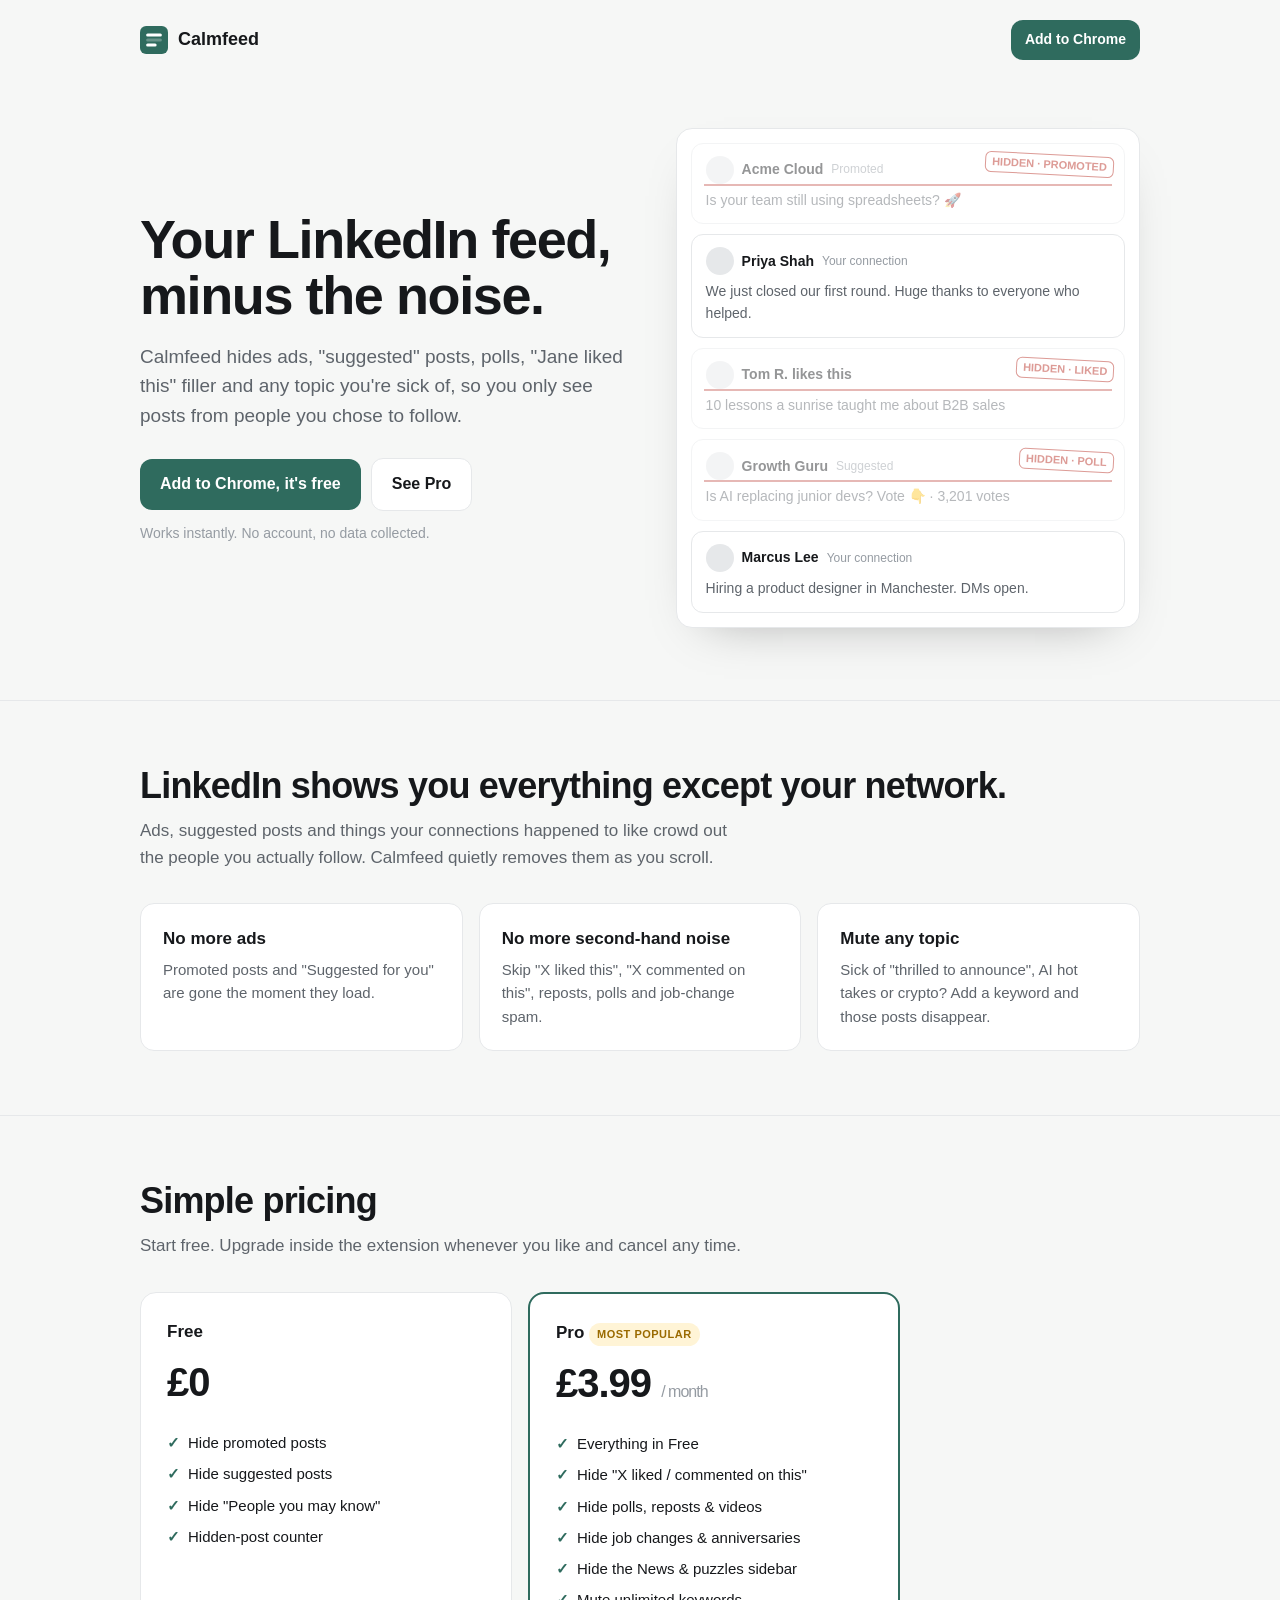
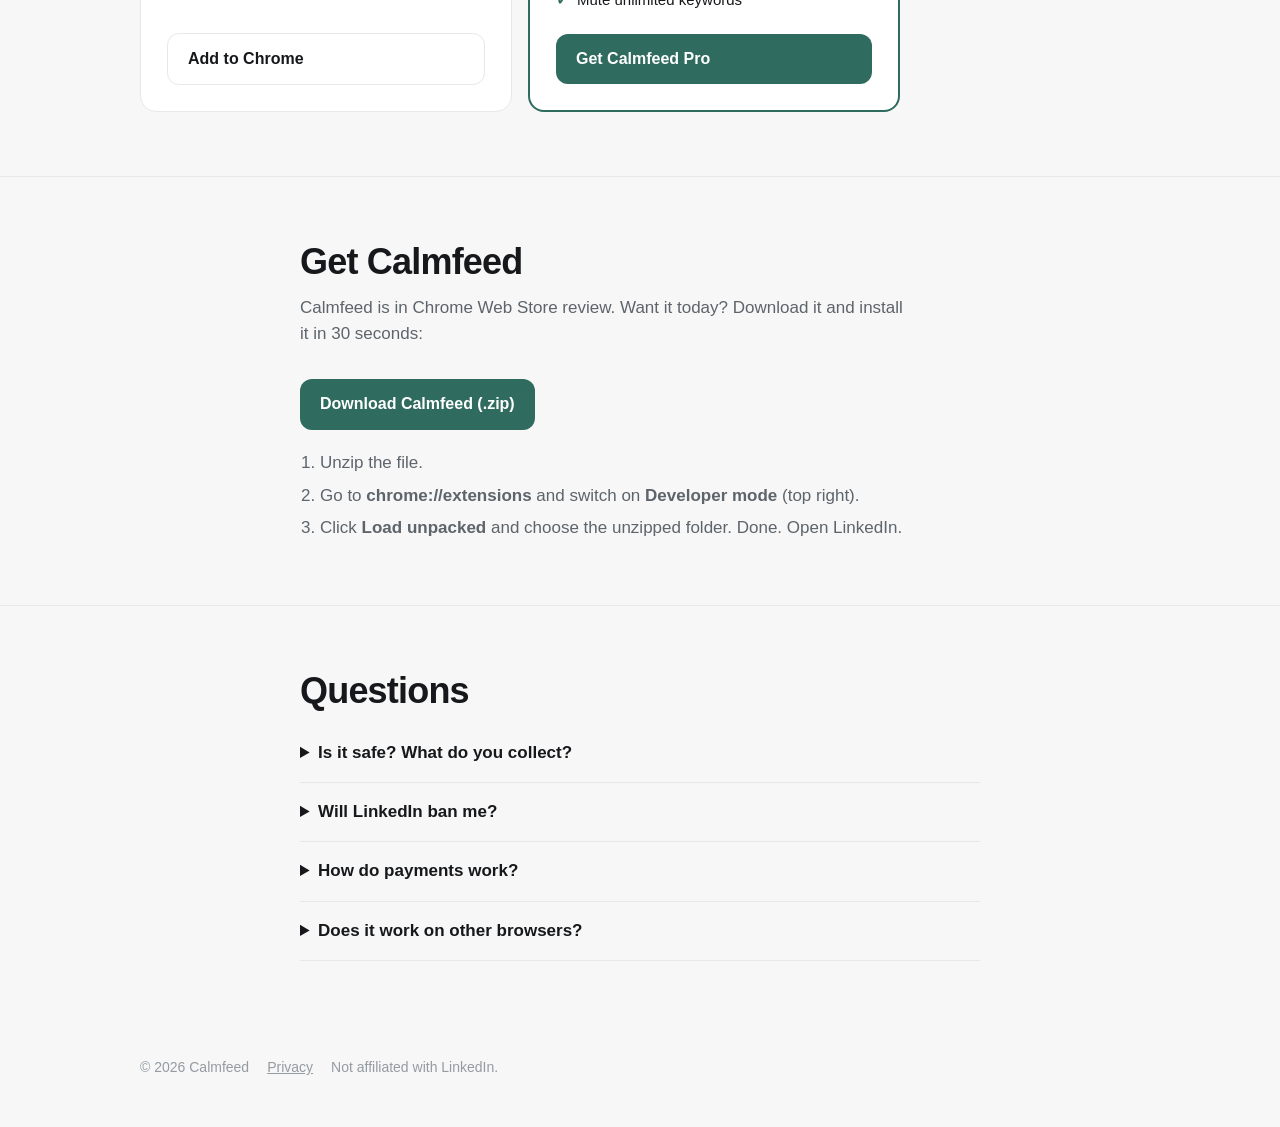
==== calmfeed/site/index.html @ 08ae949e "Add Calmfeed: paid Chrome extension that cleans the LinkedIn feed Extension (MV3) hides promoted/sug" ====
<!DOCTYPE html>
<html lang="en">
<head>
<meta charset="UTF-8">
<meta name="viewport" content="width=device-width, initial-scale=1">
<title>Calmfeed – a clean LinkedIn feed</title>
<meta name="description" content="Chrome extension that hides promoted posts, suggested posts, polls, 'X liked this' noise and any keyword you choose from your LinkedIn feed.">
<meta property="og:title" content="Calmfeed – a clean LinkedIn feed">
<meta property="og:description" content="Hide ads, suggested posts, polls and 'X liked this' noise from LinkedIn. Only posts from people you follow.">
<link rel="icon" href="icon.svg" type="image/svg+xml">
<style>
:root{--bg:#F6F7F6;--card:#fff;--line:#E6E8EA;--ink:#16181B;--ink2:#5E646B;--ink3:#959BA2;--acc:#2F6B5E;--acc-soft:#E8F1EE;--red:#B42318;--gold:#9A6A00;--gold-soft:#FFF4D6}
@media(prefers-color-scheme:dark){:root{--bg:#121415;--card:#1C1F21;--line:#2C3034;--ink:#ECEEF0;--ink2:#A6ACB2;--ink3:#6F767D;--acc:#5FBFA6;--acc-soft:rgba(95,191,166,.13);--red:#F0654F;--gold:#F2C14E;--gold-soft:rgba(242,193,78,.12)}}
*{box-sizing:border-box;margin:0;padding:0}
body{font:17px/1.55 -apple-system,BlinkMacSystemFont,"Segoe UI",Roboto,sans-serif;background:var(--bg);color:var(--ink);-webkit-font-smoothing:antialiased}
a{color:inherit}
.wrap{max-width:1040px;margin:0 auto;padding:0 20px}
nav{display:flex;align-items:center;justify-content:space-between;padding:20px 0}
.logo{display:flex;align-items:center;gap:10px;font-weight:700;font-size:18px;text-decoration:none}
.btn{display:inline-flex;align-items:center;gap:8px;background:var(--acc);color:#fff;font-weight:600;text-decoration:none;padding:13px 20px;border-radius:12px;border:0;font-size:16px;cursor:pointer}
@media(prefers-color-scheme:dark){.btn{color:#0D1F1A}}
.btn.ghost{background:var(--card);color:var(--ink);border:1px solid var(--line)}
.btn.small{padding:9px 14px;font-size:14px}
.hero{display:grid;grid-template-columns:1.05fr 1fr;gap:48px;align-items:center;padding:48px 0 72px}
h1{font-size:clamp(34px,5vw,54px);line-height:1.05;letter-spacing:-1.4px;margin-bottom:18px}
.lead{font-size:19px;color:var(--ink2);margin-bottom:28px;max-width:30em}
.ctas{display:flex;gap:10px;flex-wrap:wrap;align-items:center}
.note{font-size:14px;color:var(--ink3);margin-top:12px}
.feed{background:var(--card);border:1px solid var(--line);border-radius:16px;padding:14px;display:flex;flex-direction:column;gap:10px;box-shadow:0 20px 50px -30px rgba(0,0,0,.35)}
.post{border:1px solid var(--line);border-radius:12px;padding:12px 14px;font-size:14px;position:relative}
.post .who{display:flex;align-items:center;gap:8px;font-weight:600}
.post .av{width:28px;height:28px;border-radius:50%;background:var(--line)}
.post .meta{color:var(--ink3);font-weight:400;font-size:12px}
.post p{margin-top:6px;color:var(--ink2)}
.post.junk{opacity:.45}
.post.junk::after{content:attr(data-tag);position:absolute;top:10px;right:10px;font-size:11px;font-weight:700;color:var(--red);border:1.5px solid var(--red);border-radius:6px;padding:1px 6px;transform:rotate(3deg)}
.post.junk .strike{position:absolute;left:12px;right:12px;top:50%;height:2px;background:var(--red);opacity:.7}
section{padding:64px 0;border-top:1px solid var(--line)}
h2{font-size:clamp(26px,3.5vw,36px);letter-spacing:-.8px;line-height:1.15;margin-bottom:12px}
.sub{color:var(--ink2);margin-bottom:32px;max-width:36em}
.grid3{display:grid;grid-template-columns:repeat(3,1fr);gap:16px}
.card{background:var(--card);border:1px solid var(--line);border-radius:14px;padding:22px}
.card h3{font-size:17px;margin-bottom:6px}
.card p{color:var(--ink2);font-size:15px}
.plans{display:grid;grid-template-columns:1fr 1fr;gap:16px;max-width:760px}
.plan{background:var(--card);border:1px solid var(--line);border-radius:16px;padding:26px;display:flex;flex-direction:column}
.plan.pro{border:2px solid var(--acc)}
.plan .price{font-size:40px;font-weight:700;letter-spacing:-1px;margin:6px 0 2px}
.plan .price small{font-size:16px;color:var(--ink3);font-weight:500}
.plan ul{list-style:none;margin:16px 0 22px;display:flex;flex-direction:column;gap:8px;font-size:15px;flex:1}
.plan li::before{content:"✓";color:var(--acc);font-weight:700;margin-right:8px}
.tag{display:inline-block;font-size:11px;font-weight:700;letter-spacing:.5px;padding:3px 8px;border-radius:999px;background:var(--gold-soft);color:var(--gold)}
.faq{max-width:720px}
details{border-bottom:1px solid var(--line);padding:16px 0}
summary{font-weight:600;cursor:pointer}
details p{color:var(--ink2);margin-top:8px}
footer{padding:32px 0 48px;color:var(--ink3);font-size:14px;display:flex;gap:18px;flex-wrap:wrap}
@media(max-width:820px){.hero{grid-template-columns:1fr;padding-top:24px}.grid3{grid-template-columns:1fr}.plans{grid-template-columns:1fr}}
</style>
</head>
<body>
<div class="wrap">
  <nav>
    <a class="logo" href="#"><img src="icon.svg" width="28" height="28" alt=""> Calmfeed</a>
    <a class="btn small" href="#get" data-store>Add to Chrome</a>
  </nav>

  <div class="hero">
    <div>
      <h1>Your LinkedIn feed, minus the noise.</h1>
      <p class="lead">Calmfeed hides ads, "suggested" posts, polls, "Jane liked this" filler and any topic you're sick of, so you only see posts from people you chose to follow.</p>
      <div class="ctas">
        <a class="btn" href="#get" data-store>Add to Chrome, it's free</a>
        <a class="btn ghost" href="#pricing">See Pro</a>
      </div>
      <p class="note">Works instantly. No account, no data collected.</p>
    </div>
    <div class="feed" aria-label="Example feed">
      <div class="post junk" data-tag="HIDDEN · PROMOTED"><div class="who"><span class="av"></span>Acme Cloud <span class="meta">Promoted</span></div><p>Is your team still using spreadsheets? 🚀</p><span class="strike"></span></div>
      <div class="post"><div class="who"><span class="av"></span>Priya Shah <span class="meta">Your connection</span></div><p>We just closed our first round. Huge thanks to everyone who helped.</p></div>
      <div class="post junk" data-tag="HIDDEN · LIKED"><div class="who"><span class="av"></span>Tom R. likes this</div><p>10 lessons a sunrise taught me about B2B sales</p><span class="strike"></span></div>
      <div class="post junk" data-tag="HIDDEN · POLL"><div class="who"><span class="av"></span>Growth Guru <span class="meta">Suggested</span></div><p>Is AI replacing junior devs? Vote 👇 · 3,201 votes</p><span class="strike"></span></div>
      <div class="post"><div class="who"><span class="av"></span>Marcus Lee <span class="meta">Your connection</span></div><p>Hiring a product designer in Manchester. DMs open.</p></div>
    </div>
  </div>
</div>

<section>
  <div class="wrap">
    <h2>LinkedIn shows you everything except your network.</h2>
    <p class="sub">Ads, suggested posts and things your connections happened to like crowd out the people you actually follow. Calmfeed quietly removes them as you scroll.</p>
    <div class="grid3">
      <div class="card"><h3>No more ads</h3><p>Promoted posts and "Suggested for you" are gone the moment they load.</p></div>
      <div class="card"><h3>No more second-hand noise</h3><p>Skip "X liked this", "X commented on this", reposts, polls and job-change spam.</p></div>
      <div class="card"><h3>Mute any topic</h3><p>Sick of "thrilled to announce", AI hot takes or crypto? Add a keyword and those posts disappear.</p></div>
    </div>
  </div>
</section>

<section id="pricing">
  <div class="wrap">
    <h2>Simple pricing</h2>
    <p class="sub">Start free. Upgrade inside the extension whenever you like and cancel any time.</p>
    <div class="plans">
      <div class="plan">
        <b>Free</b>
        <div class="price">£0</div>
        <ul><li>Hide promoted posts</li><li>Hide suggested posts</li><li>Hide "People you may know"</li><li>Hidden-post counter</li></ul>
        <a class="btn ghost" href="#get" data-store>Add to Chrome</a>
      </div>
      <div class="plan pro">
        <b>Pro <span class="tag">MOST POPULAR</span></b>
        <div class="price">£3.99 <small>/ month</small></div>
        <ul><li>Everything in Free</li><li>Hide "X liked / commented on this"</li><li>Hide polls, reposts &amp; videos</li><li>Hide job changes &amp; anniversaries</li><li>Hide the News &amp; puzzles sidebar</li><li>Mute unlimited keywords</li></ul>
        <a class="btn" href="#get" data-store>Get Calmfeed Pro</a>
      </div>
    </div>
  </div>
</section>

<section id="get">
  <div class="wrap faq">
    <h2>Get Calmfeed</h2>
    <p class="sub" id="getText">Calmfeed is in Chrome Web Store review. Want it today? Download it and install it in 30 seconds:</p>
    <div class="ctas" id="earlyAccess">
      <a class="btn" href="calmfeed.zip" download>Download Calmfeed (.zip)</a>
    </div>
    <ol style="margin:20px 0 0 20px;color:var(--ink2);display:flex;flex-direction:column;gap:6px" id="steps">
      <li>Unzip the file.</li>
      <li>Go to <b>chrome://extensions</b> and switch on <b>Developer mode</b> (top right).</li>
      <li>Click <b>Load unpacked</b> and choose the unzipped folder. Done. Open LinkedIn.</li>
    </ol>
  </div>
</section>

<section>
  <div class="wrap faq">
    <h2>Questions</h2>
    <details><summary>Is it safe? What do you collect?</summary><p>Nothing. Calmfeed runs entirely in your browser and only reads the LinkedIn page to decide what to hide. It never sends your feed, messages or profile anywhere.</p></details>
    <details><summary>Will LinkedIn ban me?</summary><p>No. Calmfeed only changes what your own browser displays. It doesn't automate anything, scrape anything or touch your account.</p></details>
    <details><summary>How do payments work?</summary><p>Click "Go Pro" in the extension. Payment is handled securely by Stripe via ExtensionPay. Cancel any time from the same button.</p></details>
    <details><summary>Does it work on other browsers?</summary><p>Any Chromium browser: Chrome, Edge, Brave and Arc.</p></details>
  </div>
</section>

<div class="wrap"><footer><span>© 2026 Calmfeed</span><a href="privacy.html">Privacy</a><span>Not affiliated with LinkedIn.</span></footer></div>

<script>
// Once the Chrome Web Store listing is live, paste its URL here and every button points to it.
var STORE_URL = '';
if (STORE_URL) {
  document.querySelectorAll('[data-store]').forEach(function (a) { a.href = STORE_URL; a.target = '_blank'; a.rel = 'noopener'; });
  document.getElementById('getText').textContent = 'Install Calmfeed from the Chrome Web Store:';
  document.getElementById('earlyAccess').innerHTML = '<a class="btn" target="_blank" rel="noopener" href="' + STORE_URL + '">Add to Chrome</a>';
  document.getElementById('steps').remove();
}
</script>
</body>
</html>
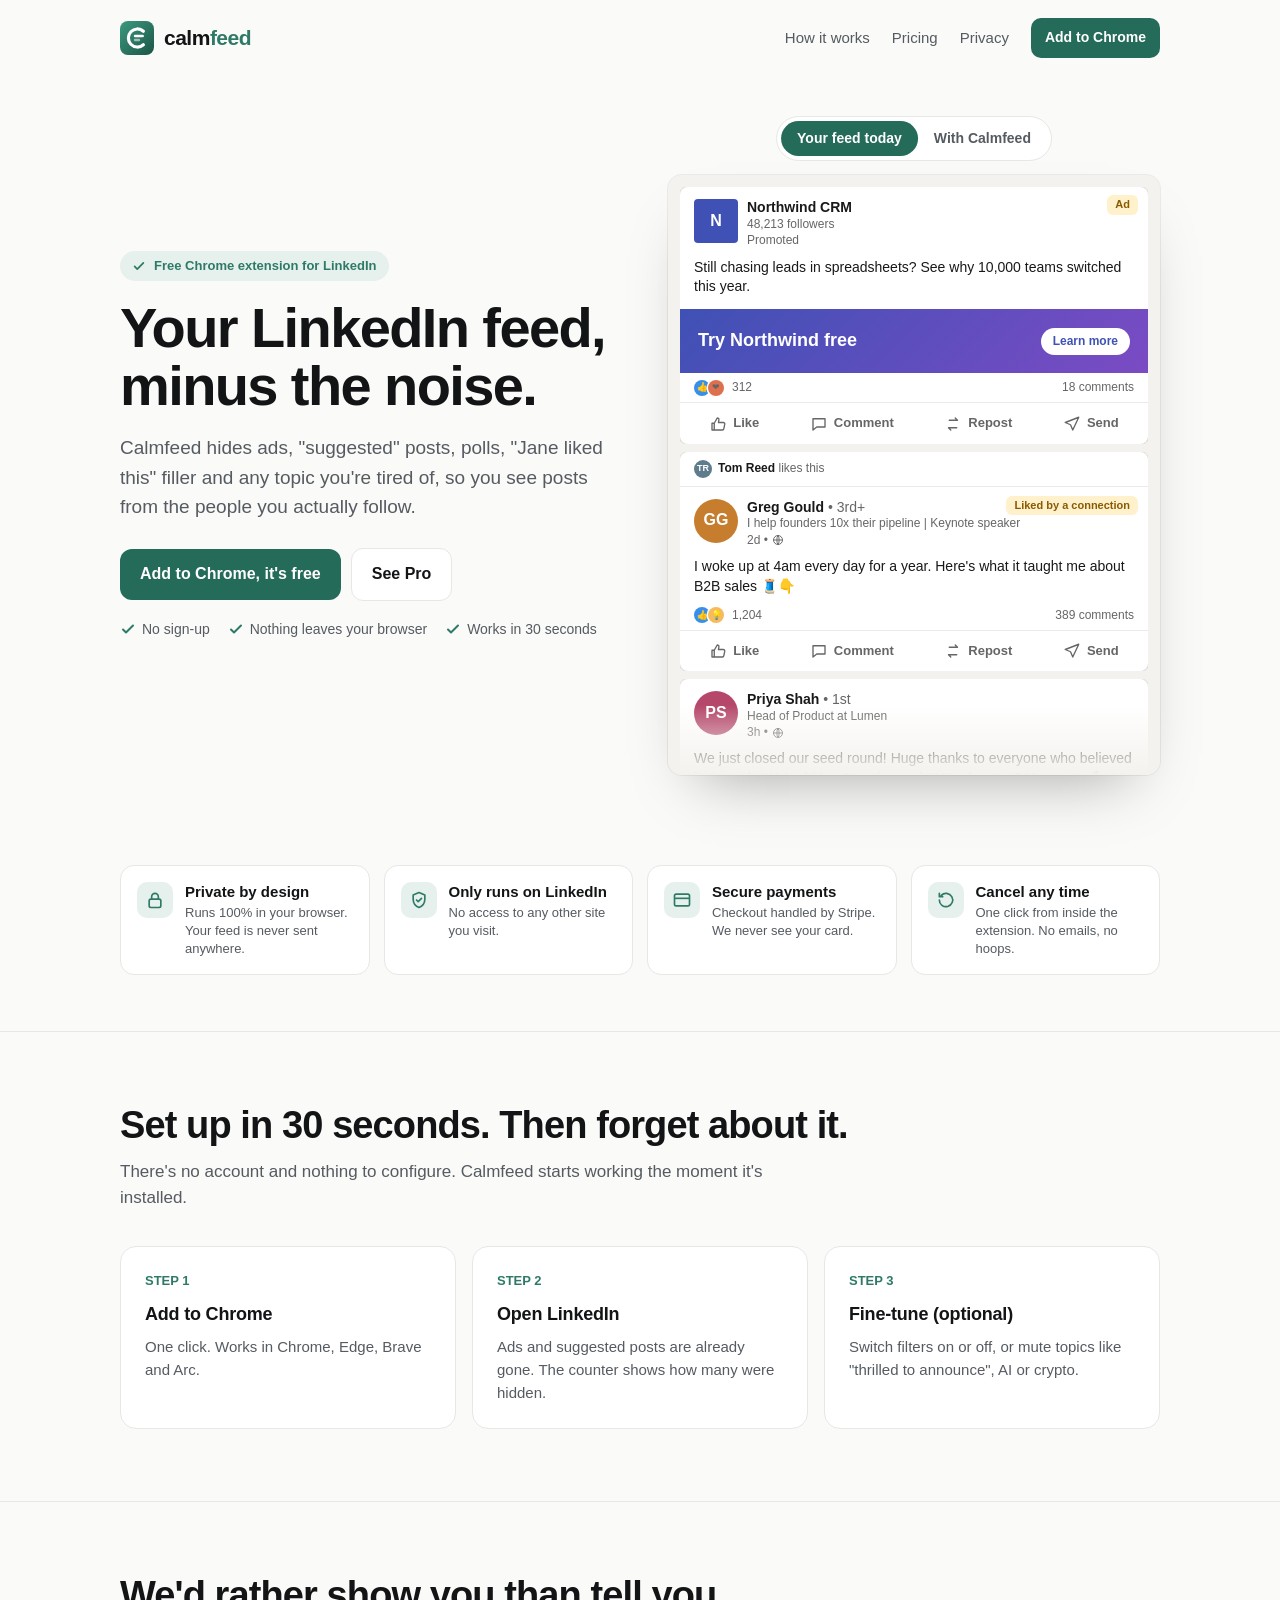
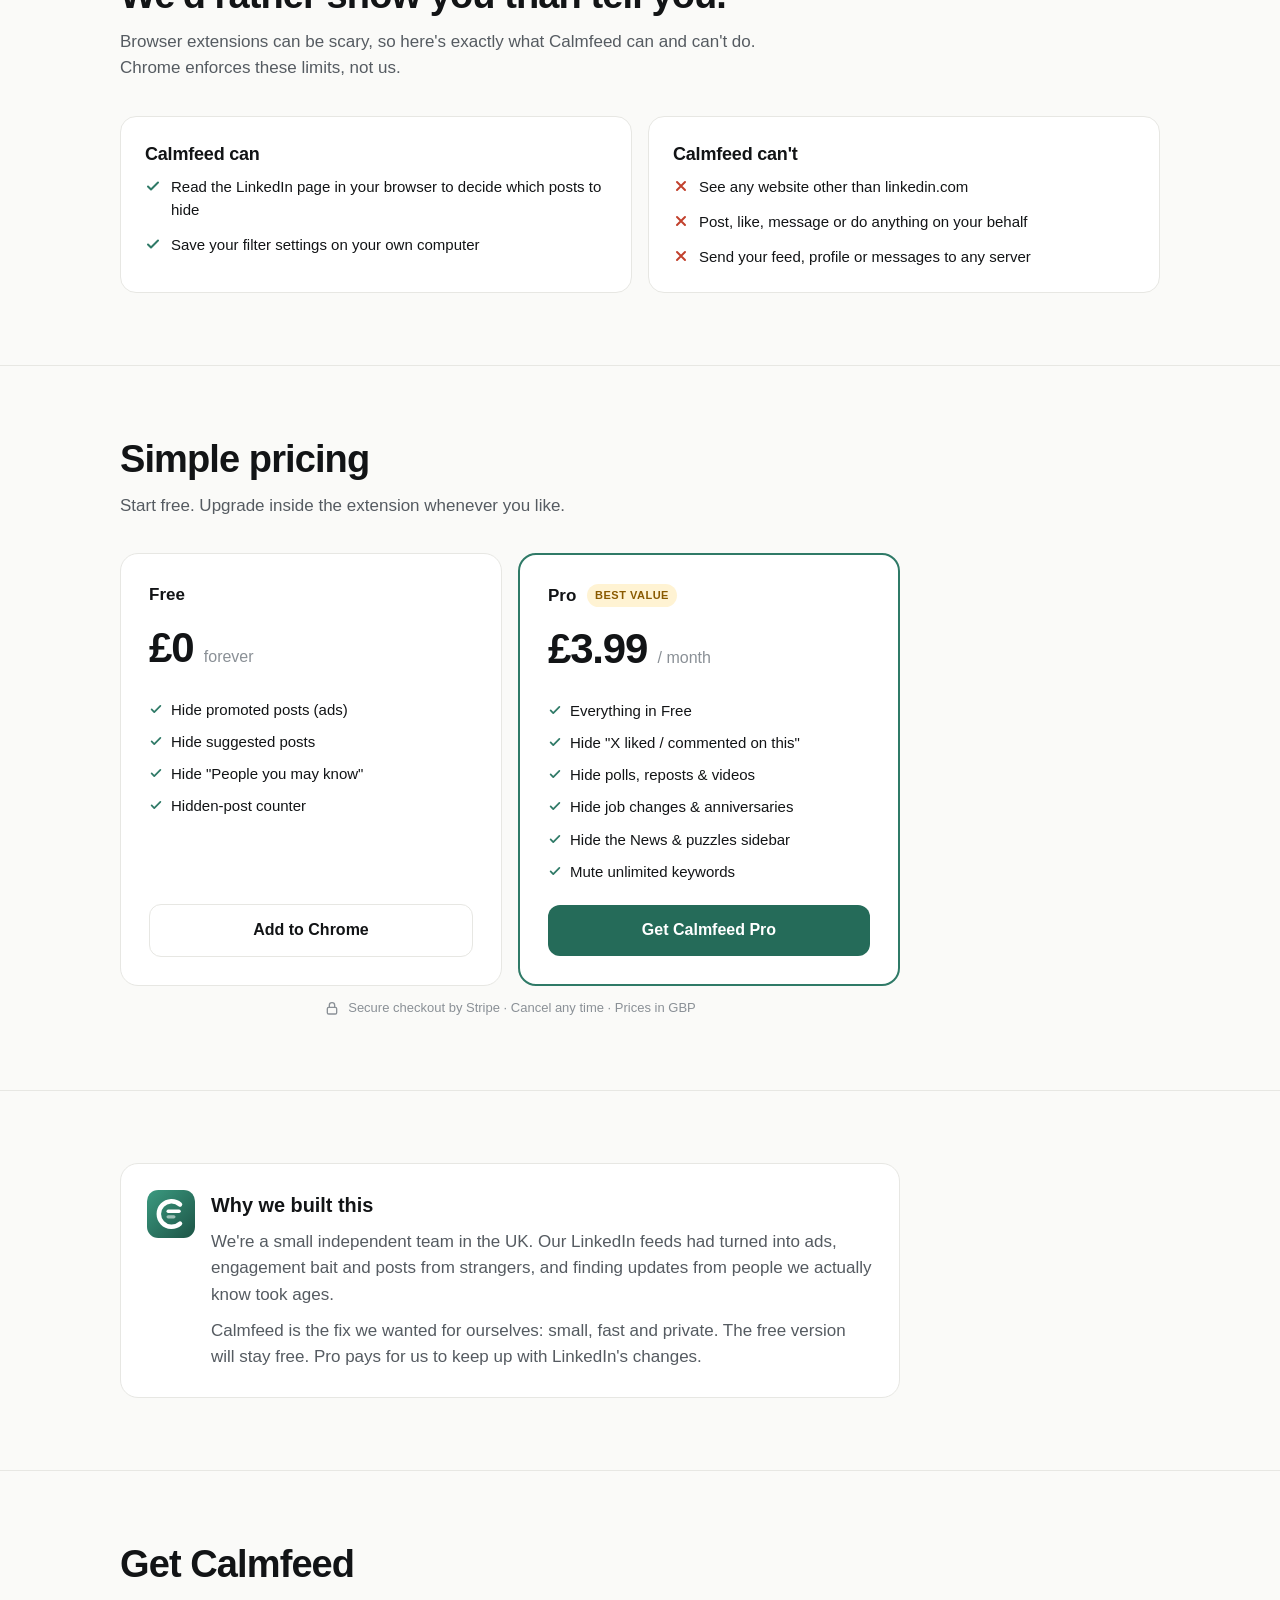
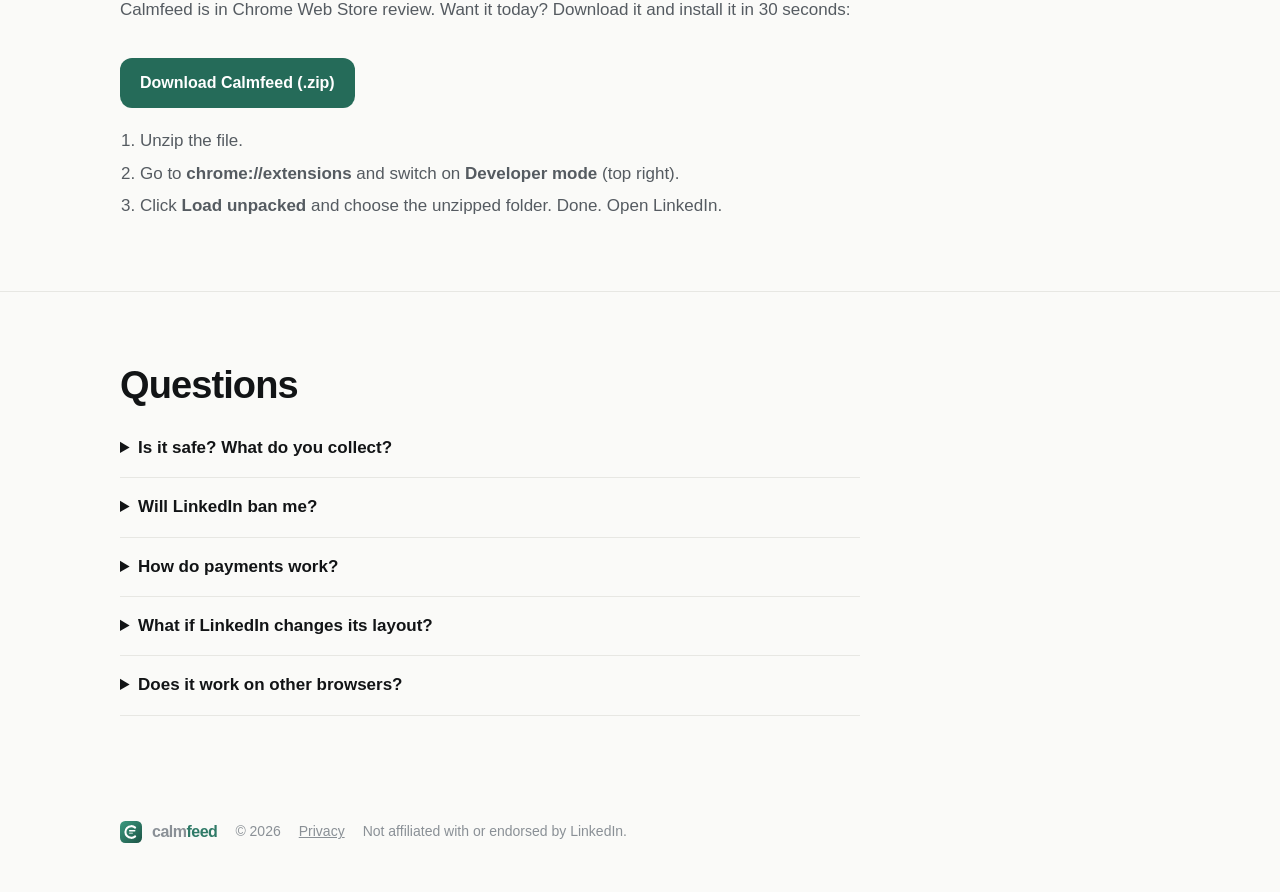
==== commit a4773f63: "Calmfeed: new logo, LinkedIn-style demo feed and trust sections - New C-shaped mark + calmfeed wordm" ====
--- a/calmfeed/site/index.html
+++ b/calmfeed/site/index.html
@@ -4,95 +4,277 @@
 <meta charset="UTF-8">
 <meta name="viewport" content="width=device-width, initial-scale=1">
 <title>Calmfeed – a clean LinkedIn feed</title>
-<meta name="description" content="Chrome extension that hides promoted posts, suggested posts, polls, 'X liked this' noise and any keyword you choose from your LinkedIn feed.">
+<meta name="description" content="Chrome extension that hides promoted posts, suggested posts, polls, 'X liked this' noise and any keyword you choose from your LinkedIn feed. Runs entirely in your browser.">
 <meta property="og:title" content="Calmfeed – a clean LinkedIn feed">
 <meta property="og:description" content="Hide ads, suggested posts, polls and 'X liked this' noise from LinkedIn. Only posts from people you follow.">
+<meta property="og:image" content="icon-128.png">
 <link rel="icon" href="icon.svg" type="image/svg+xml">
 <style>
-:root{--bg:#F6F7F6;--card:#fff;--line:#E6E8EA;--ink:#16181B;--ink2:#5E646B;--ink3:#959BA2;--acc:#2F6B5E;--acc-soft:#E8F1EE;--red:#B42318;--gold:#9A6A00;--gold-soft:#FFF4D6}
-@media(prefers-color-scheme:dark){:root{--bg:#121415;--card:#1C1F21;--line:#2C3034;--ink:#ECEEF0;--ink2:#A6ACB2;--ink3:#6F767D;--acc:#5FBFA6;--acc-soft:rgba(95,191,166,.13);--red:#F0654F;--gold:#F2C14E;--gold-soft:rgba(242,193,78,.12)}}
+:root{
+  --bg:#FAFAF8;--card:#fff;--line:#E7E7E3;--ink:#121416;--ink2:#555B61;--ink3:#8A9096;
+  --acc:#256B59;--acc2:#2F7A67;--acc-soft:#E6F1ED;--gold:#8A5A00;--gold-soft:#FFF3D3;
+}
+@media(prefers-color-scheme:dark){:root{
+  --bg:#0F1112;--card:#181B1D;--line:#2A2E31;--ink:#ECEEF0;--ink2:#A9AFB4;--ink3:#727980;
+  --acc:#5FBFA6;--acc2:#6CCBB2;--acc-soft:rgba(95,191,166,.12);--gold:#F2C14E;--gold-soft:rgba(242,193,78,.12)}}
 *{box-sizing:border-box;margin:0;padding:0}
-body{font:17px/1.55 -apple-system,BlinkMacSystemFont,"Segoe UI",Roboto,sans-serif;background:var(--bg);color:var(--ink);-webkit-font-smoothing:antialiased}
+body{font:17px/1.55 -apple-system,BlinkMacSystemFont,"Segoe UI",Roboto,"Helvetica Neue",sans-serif;background:var(--bg);color:var(--ink);-webkit-font-smoothing:antialiased}
 a{color:inherit}
-.wrap{max-width:1040px;margin:0 auto;padding:0 20px}
-nav{display:flex;align-items:center;justify-content:space-between;padding:20px 0}
-.logo{display:flex;align-items:center;gap:10px;font-weight:700;font-size:18px;text-decoration:none}
-.btn{display:inline-flex;align-items:center;gap:8px;background:var(--acc);color:#fff;font-weight:600;text-decoration:none;padding:13px 20px;border-radius:12px;border:0;font-size:16px;cursor:pointer}
-@media(prefers-color-scheme:dark){.btn{color:#0D1F1A}}
+.wrap{max-width:1080px;margin:0 auto;padding:0 20px}
+svg{flex-shrink:0}
+
+/* nav */
+nav{display:flex;align-items:center;justify-content:space-between;padding:18px 0}
+.logo{display:flex;align-items:center;gap:10px;text-decoration:none;font-weight:750;font-size:21px;letter-spacing:-.5px}
+.logo .wm b{color:var(--acc2);font-weight:750}
+.navlinks{display:flex;align-items:center;gap:22px;font-size:15px}
+.navlinks a.t{text-decoration:none;color:var(--ink2)}
+.navlinks a.t:hover{color:var(--ink)}
+.btn{display:inline-flex;align-items:center;justify-content:center;gap:8px;background:var(--acc);color:#fff;font-weight:600;text-decoration:none;padding:13px 20px;border-radius:12px;border:0;font-size:16px;cursor:pointer;white-space:nowrap}
+.btn:hover{filter:brightness(1.08)}
+@media(prefers-color-scheme:dark){.btn{color:#0B1D18}}
 .btn.ghost{background:var(--card);color:var(--ink);border:1px solid var(--line)}
-.btn.small{padding:9px 14px;font-size:14px}
-.hero{display:grid;grid-template-columns:1.05fr 1fr;gap:48px;align-items:center;padding:48px 0 72px}
-h1{font-size:clamp(34px,5vw,54px);line-height:1.05;letter-spacing:-1.4px;margin-bottom:18px}
-.lead{font-size:19px;color:var(--ink2);margin-bottom:28px;max-width:30em}
+.btn.small{padding:9px 14px;font-size:14px;border-radius:10px}
+
+/* hero */
+.hero{display:grid;grid-template-columns:1fr 1fr;gap:56px;align-items:center;padding:40px 0 64px}
+.eyebrow{display:inline-flex;align-items:center;gap:8px;font-size:13px;font-weight:600;color:var(--acc2);background:var(--acc-soft);padding:5px 12px;border-radius:999px;margin-bottom:18px}
+h1{font-size:clamp(36px,5vw,56px);line-height:1.04;letter-spacing:-1.6px;margin-bottom:18px}
+.lead{font-size:19px;color:var(--ink2);margin-bottom:26px;max-width:30em}
 .ctas{display:flex;gap:10px;flex-wrap:wrap;align-items:center}
-.note{font-size:14px;color:var(--ink3);margin-top:12px}
-.feed{background:var(--card);border:1px solid var(--line);border-radius:16px;padding:14px;display:flex;flex-direction:column;gap:10px;box-shadow:0 20px 50px -30px rgba(0,0,0,.35)}
-.post{border:1px solid var(--line);border-radius:12px;padding:12px 14px;font-size:14px;position:relative}
-.post .who{display:flex;align-items:center;gap:8px;font-weight:600}
-.post .av{width:28px;height:28px;border-radius:50%;background:var(--line)}
-.post .meta{color:var(--ink3);font-weight:400;font-size:12px}
-.post p{margin-top:6px;color:var(--ink2)}
-.post.junk{opacity:.45}
-.post.junk::after{content:attr(data-tag);position:absolute;top:10px;right:10px;font-size:11px;font-weight:700;color:var(--red);border:1.5px solid var(--red);border-radius:6px;padding:1px 6px;transform:rotate(3deg)}
-.post.junk .strike{position:absolute;left:12px;right:12px;top:50%;height:2px;background:var(--red);opacity:.7}
-section{padding:64px 0;border-top:1px solid var(--line)}
-h2{font-size:clamp(26px,3.5vw,36px);letter-spacing:-.8px;line-height:1.15;margin-bottom:12px}
-.sub{color:var(--ink2);margin-bottom:32px;max-width:36em}
+.checks{display:flex;flex-wrap:wrap;gap:8px 18px;margin-top:18px;font-size:14px;color:var(--ink2)}
+.checks span{display:inline-flex;align-items:center;gap:6px}
+.checks svg{color:var(--acc2)}
+
+/* LinkedIn-style feed mock (always light, like a screenshot) */
+.demo{position:relative}
+.seg{display:inline-flex;background:var(--card);border:1px solid var(--line);border-radius:999px;padding:4px;margin:0 auto 14px;position:relative;left:50%;transform:translateX(-50%)}
+.seg button{font:inherit;font-size:14px;font-weight:600;border:0;background:none;color:var(--ink2);padding:7px 16px;border-radius:999px;cursor:pointer}
+.seg button.on{background:var(--acc);color:#fff}
+@media(prefers-color-scheme:dark){.seg button.on{color:#0B1D18}}
+.feed{background:#F4F2EE;border-radius:14px;padding:12px;height:600px;overflow:hidden;position:relative;box-shadow:0 30px 60px -30px rgba(0,0,0,.35),0 0 0 1px rgba(0,0,0,.06);font:14px/1.42 -apple-system,BlinkMacSystemFont,"Segoe UI",Roboto,sans-serif;color:#191919}
+.feed::after{content:"";position:absolute;left:0;right:0;bottom:0;height:70px;background:linear-gradient(rgba(244,242,238,0),#F4F2EE)}
+.hidpill{display:flex;align-items:center;justify-content:center;gap:6px;font-size:13px;font-weight:600;color:#1D5446;background:#DDEFE8;border-radius:8px;padding:0 10px;height:0;opacity:0;overflow:hidden;transition:all .35s ease;margin-bottom:0}
+.after .hidpill{height:34px;opacity:1;margin-bottom:8px}
+.pw{display:grid;grid-template-rows:1fr;margin-bottom:8px;transition:grid-template-rows .45s ease,opacity .35s ease,margin .45s ease}
+.pw>div{overflow:hidden;min-height:0}
+.after .pw.junk{grid-template-rows:0fr;opacity:0;margin-bottom:0}
+.post{background:#fff;border-radius:8px;box-shadow:0 0 0 1px rgba(140,140,140,.2);position:relative}
+.ctx{display:flex;align-items:center;gap:6px;font-size:12px;color:#666;padding:8px 14px;border-bottom:1px solid #EBEBEB}
+.ctx b{color:#191919;font-weight:600}
+.ph{display:flex;gap:9px;padding:12px 14px 0}
+.av{width:44px;height:44px;border-radius:50%;display:grid;place-items:center;color:#fff;font-weight:600;font-size:16px}
+.av.co{border-radius:4px}
+.av.s{width:18px;height:18px;font-size:9px}
+.nm{font-weight:600;font-size:14px;line-height:1.25}
+.nm .dg{color:#666;font-weight:400}
+.hl{font-size:12px;color:#666;line-height:1.3;white-space:nowrap;overflow:hidden;text-overflow:ellipsis;max-width:330px}
+.mt{font-size:12px;color:#666;display:flex;align-items:center;gap:4px}
+.pb{padding:8px 14px 4px}
+.banner{height:64px;margin-top:8px;background:linear-gradient(135deg,#3F51B5,#7B4BC4);display:flex;align-items:center;justify-content:space-between;padding:0 18px;color:#fff;font-weight:700;font-size:18px}
+.banner span{font-size:12px;font-weight:600;background:#fff;color:#3F51B5;border-radius:999px;padding:5px 12px}
+.poll{margin:8px 0 2px;display:flex;flex-direction:column;gap:6px}
+.opt{border:1px solid #D0D0D0;border-radius:999px;padding:6px 14px;font-weight:600;color:#0A66C2;font-size:13px;text-align:center}
+.pollmeta{font-size:12px;color:#666;margin-top:4px}
+.counts{display:flex;justify-content:space-between;align-items:center;font-size:12px;color:#666;padding:6px 14px;border-bottom:1px solid #EBEBEB;margin:0 0 0}
+.rx{display:inline-flex;align-items:center;gap:4px}
+.rx i{font-style:normal;width:16px;height:16px;border-radius:50%;display:inline-grid;place-items:center;font-size:9px;margin-right:-6px;box-shadow:0 0 0 1.5px #fff}
+.acts{display:flex;justify-content:space-around;padding:2px 4px}
+.acts span{display:flex;align-items:center;gap:6px;font-size:13px;font-weight:600;color:#666;padding:9px 6px}
+.flag{position:absolute;top:8px;right:10px;font-size:11px;font-weight:700;color:#8A5A00;background:#FFF1CC;border-radius:6px;padding:2px 8px;transition:opacity .2s}
+
+/* sections */
+section{padding:72px 0;border-top:1px solid var(--line)}
+h2{font-size:clamp(28px,3.6vw,38px);letter-spacing:-.9px;line-height:1.12;margin-bottom:12px}
+.sub{color:var(--ink2);margin-bottom:34px;max-width:38em}
+.trust{display:grid;grid-template-columns:repeat(4,1fr);gap:14px;padding:26px 0 0}
+.tb{display:flex;gap:12px;align-items:flex-start;background:var(--card);border:1px solid var(--line);border-radius:14px;padding:16px}
+.tb .ic{width:36px;height:36px;border-radius:10px;background:var(--acc-soft);color:var(--acc2);display:grid;place-items:center;flex-shrink:0}
+.tb b{display:block;font-size:15px;line-height:1.3}
+.tb span{font-size:13px;color:var(--ink2);line-height:1.4;display:block;margin-top:2px}
 .grid3{display:grid;grid-template-columns:repeat(3,1fr);gap:16px}
-.card{background:var(--card);border:1px solid var(--line);border-radius:14px;padding:22px}
-.card h3{font-size:17px;margin-bottom:6px}
+.card{background:var(--card);border:1px solid var(--line);border-radius:16px;padding:24px}
+.card .num{font-size:13px;font-weight:700;color:var(--acc2);margin-bottom:10px;display:block}
+.card h3{font-size:18px;margin-bottom:6px;letter-spacing:-.2px}
 .card p{color:var(--ink2);font-size:15px}
-.plans{display:grid;grid-template-columns:1fr 1fr;gap:16px;max-width:760px}
-.plan{background:var(--card);border:1px solid var(--line);border-radius:16px;padding:26px;display:flex;flex-direction:column}
-.plan.pro{border:2px solid var(--acc)}
-.plan .price{font-size:40px;font-weight:700;letter-spacing:-1px;margin:6px 0 2px}
-.plan .price small{font-size:16px;color:var(--ink3);font-weight:500}
-.plan ul{list-style:none;margin:16px 0 22px;display:flex;flex-direction:column;gap:8px;font-size:15px;flex:1}
-.plan li::before{content:"✓";color:var(--acc);font-weight:700;margin-right:8px}
-.tag{display:inline-block;font-size:11px;font-weight:700;letter-spacing:.5px;padding:3px 8px;border-radius:999px;background:var(--gold-soft);color:var(--gold)}
-.faq{max-width:720px}
+.split{display:grid;grid-template-columns:1fr 1fr;gap:16px}
+.perm{list-style:none;display:flex;flex-direction:column;gap:12px;margin-top:6px}
+.perm li{display:flex;gap:10px;font-size:15px}
+.perm li svg{margin-top:3px}
+.yes{color:var(--acc2)}.no{color:#C2412D}
+@media(prefers-color-scheme:dark){.no{color:#F0786A}}
+.plans{display:grid;grid-template-columns:1fr 1fr;gap:16px;max-width:780px}
+.plan{background:var(--card);border:1px solid var(--line);border-radius:18px;padding:28px;display:flex;flex-direction:column}
+.plan.pro{border:2px solid var(--acc2);position:relative}
+.plan .price{font-size:42px;font-weight:750;letter-spacing:-1.2px;margin:6px 0 2px}
+.plan .price small{font-size:16px;color:var(--ink3);font-weight:500;letter-spacing:0}
+.plan ul{list-style:none;margin:16px 0 22px;display:flex;flex-direction:column;gap:9px;font-size:15px;flex:1}
+.plan li{display:flex;gap:8px}
+.plan li svg{color:var(--acc2);margin-top:4px}
+.tag{display:inline-block;font-size:11px;font-weight:700;letter-spacing:.5px;padding:3px 8px;border-radius:999px;background:var(--gold-soft);color:var(--gold);vertical-align:2px;margin-left:6px}
+.secure{display:flex;align-items:center;gap:8px;font-size:13px;color:var(--ink3);margin-top:12px;justify-content:center}
+.note{display:flex;gap:16px;align-items:flex-start;background:var(--card);border:1px solid var(--line);border-radius:18px;padding:26px;max-width:780px}
+.note p{color:var(--ink2)}
+.note p+p{margin-top:10px}
+.faq>*{max-width:740px}
 details{border-bottom:1px solid var(--line);padding:16px 0}
 summary{font-weight:600;cursor:pointer}
 details p{color:var(--ink2);margin-top:8px}
-footer{padding:32px 0 48px;color:var(--ink3);font-size:14px;display:flex;gap:18px;flex-wrap:wrap}
-@media(max-width:820px){.hero{grid-template-columns:1fr;padding-top:24px}.grid3{grid-template-columns:1fr}.plans{grid-template-columns:1fr}}
+ol.steps{margin:20px 0 0 20px;color:var(--ink2);display:flex;flex-direction:column;gap:6px}
+footer{padding:32px 0 48px;color:var(--ink3);font-size:14px;display:flex;gap:18px;flex-wrap:wrap;align-items:center}
+footer .logo{font-size:16px}
+@media(max-width:900px){.trust{grid-template-columns:1fr 1fr}}
+@media(max-width:820px){
+  .hero{grid-template-columns:1fr;padding-top:16px;gap:36px}
+  .grid3,.split,.plans{grid-template-columns:1fr}
+  .navlinks a.t{display:none}
+  .feed{height:500px}
+}
+@media(max-width:520px){.trust{grid-template-columns:1fr}.hl{max-width:200px}}
 </style>
 </head>
 <body>
+
+<!-- reusable icons -->
+<svg width="0" height="0" style="position:absolute" aria-hidden="true">
+  <symbol id="logo" viewBox="0 0 128 128"><defs><linearGradient id="cfg" x1="0" y1="0" x2="1" y2="1"><stop offset="0" stop-color="#3B9A80"/><stop offset="1" stop-color="#1D5446"/></linearGradient></defs><rect width="128" height="128" rx="30" fill="url(#cfg)"/><path d="M88 38.5A34 34 0 1 0 88 89.5" fill="none" stroke="#fff" stroke-width="12" stroke-linecap="round"/><rect x="52" y="52" width="38" height="9" rx="4.5" fill="#fff"/><rect x="52" y="67" width="24" height="9" rx="4.5" fill="#fff" opacity=".55"/></symbol>
+  <symbol id="check" viewBox="0 0 16 16"><path d="M3 8.5l3 3 7-7" fill="none" stroke="currentColor" stroke-width="2" stroke-linecap="round" stroke-linejoin="round"/></symbol>
+  <symbol id="x" viewBox="0 0 16 16"><path d="M4 4l8 8M12 4l-8 8" fill="none" stroke="currentColor" stroke-width="2" stroke-linecap="round"/></symbol>
+  <symbol id="lock" viewBox="0 0 24 24"><rect x="5" y="11" width="14" height="10" rx="2" fill="none" stroke="currentColor" stroke-width="2"/><path d="M8 11V8a4 4 0 0 1 8 0v3" fill="none" stroke="currentColor" stroke-width="2"/></symbol>
+  <symbol id="card" viewBox="0 0 24 24"><rect x="3" y="5" width="18" height="14" rx="2" fill="none" stroke="currentColor" stroke-width="2"/><path d="M3 10h18" stroke="currentColor" stroke-width="2"/></symbol>
+  <symbol id="cancel" viewBox="0 0 24 24"><path d="M4 12a8 8 0 1 0 2.3-5.6M4 4v4h4" fill="none" stroke="currentColor" stroke-width="2" stroke-linecap="round" stroke-linejoin="round"/></symbol>
+  <symbol id="shield" viewBox="0 0 24 24"><path d="M12 3l7 3v5c0 5-3.5 8.5-7 10-3.5-1.5-7-5-7-10V6z" fill="none" stroke="currentColor" stroke-width="2" stroke-linejoin="round"/><path d="M9 12l2 2 4-4" fill="none" stroke="currentColor" stroke-width="2" stroke-linecap="round" stroke-linejoin="round"/></symbol>
+  <symbol id="like" viewBox="0 0 24 24"><path d="M7 11v9H4v-9zM7 11l4-7c1.5 0 2.5 1 2.2 2.6L12.6 10H19a2 2 0 0 1 2 2.3l-1.2 6A2 2 0 0 1 17.8 20H7" fill="none" stroke="currentColor" stroke-width="1.8" stroke-linejoin="round"/></symbol>
+  <symbol id="cmt" viewBox="0 0 24 24"><path d="M4 5h16v11H9l-5 4z" fill="none" stroke="currentColor" stroke-width="1.8" stroke-linejoin="round"/></symbol>
+  <symbol id="rp" viewBox="0 0 24 24"><path d="M7 7h11l-3-3M17 17H6l3 3" fill="none" stroke="currentColor" stroke-width="1.8" stroke-linecap="round" stroke-linejoin="round"/></symbol>
+  <symbol id="send" viewBox="0 0 24 24"><path d="M21 3L3 10l7 3 3 7z" fill="none" stroke="currentColor" stroke-width="1.8" stroke-linejoin="round"/></symbol>
+  <symbol id="globe" viewBox="0 0 16 16"><circle cx="8" cy="8" r="6" fill="none" stroke="currentColor" stroke-width="1.3"/><path d="M2 8h12M8 2c2 2 2 10 0 12M8 2c-2 2-2 10 0 12" fill="none" stroke="currentColor" stroke-width="1.3"/></symbol>
+</svg>
+
 <div class="wrap">
   <nav>
-    <a class="logo" href="#"><img src="icon.svg" width="28" height="28" alt=""> Calmfeed</a>
-    <a class="btn small" href="#get" data-store>Add to Chrome</a>
+    <a class="logo" href="#"><svg width="34" height="34"><use href="#logo"/></svg><span class="wm">calm<b>feed</b></span></a>
+    <div class="navlinks">
+      <a class="t" href="#how">How it works</a>
+      <a class="t" href="#pricing">Pricing</a>
+      <a class="t" href="#privacy">Privacy</a>
+      <a class="btn small" href="#get" data-store>Add to Chrome</a>
+    </div>
   </nav>
 
   <div class="hero">
     <div>
+      <span class="eyebrow"><svg width="14" height="14"><use href="#check"/></svg> Free Chrome extension for LinkedIn</span>
       <h1>Your LinkedIn feed, minus the noise.</h1>
-      <p class="lead">Calmfeed hides ads, "suggested" posts, polls, "Jane liked this" filler and any topic you're sick of, so you only see posts from people you chose to follow.</p>
+      <p class="lead">Calmfeed hides ads, "suggested" posts, polls, "Jane liked this" filler and any topic you're tired of, so you see posts from the people you actually follow.</p>
       <div class="ctas">
         <a class="btn" href="#get" data-store>Add to Chrome, it's free</a>
         <a class="btn ghost" href="#pricing">See Pro</a>
       </div>
-      <p class="note">Works instantly. No account, no data collected.</p>
-    </div>
-    <div class="feed" aria-label="Example feed">
-      <div class="post junk" data-tag="HIDDEN · PROMOTED"><div class="who"><span class="av"></span>Acme Cloud <span class="meta">Promoted</span></div><p>Is your team still using spreadsheets? 🚀</p><span class="strike"></span></div>
-      <div class="post"><div class="who"><span class="av"></span>Priya Shah <span class="meta">Your connection</span></div><p>We just closed our first round. Huge thanks to everyone who helped.</p></div>
-      <div class="post junk" data-tag="HIDDEN · LIKED"><div class="who"><span class="av"></span>Tom R. likes this</div><p>10 lessons a sunrise taught me about B2B sales</p><span class="strike"></span></div>
-      <div class="post junk" data-tag="HIDDEN · POLL"><div class="who"><span class="av"></span>Growth Guru <span class="meta">Suggested</span></div><p>Is AI replacing junior devs? Vote 👇 · 3,201 votes</p><span class="strike"></span></div>
-      <div class="post"><div class="who"><span class="av"></span>Marcus Lee <span class="meta">Your connection</span></div><p>Hiring a product designer in Manchester. DMs open.</p></div>
-    </div>
+      <div class="checks">
+        <span><svg width="16" height="16"><use href="#check"/></svg>No sign-up</span>
+        <span><svg width="16" height="16"><use href="#check"/></svg>Nothing leaves your browser</span>
+        <span><svg width="16" height="16"><use href="#check"/></svg>Works in 30 seconds</span>
+      </div>
+    </div>
+
+    <div class="demo">
+      <div class="seg" role="tablist">
+        <button id="tBefore" class="on" role="tab">Your feed today</button>
+        <button id="tAfter" role="tab">With Calmfeed</button>
+      </div>
+      <div class="feed" id="feed" aria-label="Example LinkedIn feed">
+        <div class="hidpill"><svg width="14" height="14"><use href="#check"/></svg> Calmfeed hid 3 posts</div>
+
+        <div class="pw junk"><div><div class="post">
+          <span class="flag">Ad</span>
+          <div class="ph"><div class="av co" style="background:#3F51B5">N</div><div><div class="nm">Northwind CRM</div><div class="hl">48,213 followers</div><div class="mt">Promoted</div></div></div>
+          <div class="pb">Still chasing leads in spreadsheets? See why 10,000 teams switched this year.</div>
+          <div class="banner">Try Northwind free <span>Learn more</span></div>
+          <div class="counts"><span class="rx"><i style="background:#378FE9;color:#fff">👍</i><i style="background:#DF704D">❤</i>&nbsp;&nbsp;&nbsp;312</span><span>18 comments</span></div>
+          <div class="acts"><span><svg width="18" height="18"><use href="#like"/></svg>Like</span><span><svg width="18" height="18"><use href="#cmt"/></svg>Comment</span><span><svg width="18" height="18"><use href="#rp"/></svg>Repost</span><span><svg width="18" height="18"><use href="#send"/></svg>Send</span></div>
+        </div></div></div>
+
+        <div class="pw junk"><div><div class="post">
+          <div class="ctx"><div class="av s" style="background:#5E7C8B">TR</div><span><b>Tom Reed</b> likes this</span></div>
+          <span class="flag" style="top:44px">Liked by a connection</span>
+          <div class="ph"><div class="av" style="background:#C77D2E">GG</div><div><div class="nm">Greg Gould <span class="dg">• 3rd+</span></div><div class="hl">I help founders 10x their pipeline | Keynote speaker</div><div class="mt">2d • <svg width="12" height="12"><use href="#globe"/></svg></div></div></div>
+          <div class="pb">I woke up at 4am every day for a year. Here's what it taught me about B2B sales 🧵👇</div>
+          <div class="counts"><span class="rx"><i style="background:#378FE9;color:#fff">👍</i><i style="background:#F5BB5C">💡</i>&nbsp;&nbsp;&nbsp;1,204</span><span>389 comments</span></div>
+          <div class="acts"><span><svg width="18" height="18"><use href="#like"/></svg>Like</span><span><svg width="18" height="18"><use href="#cmt"/></svg>Comment</span><span><svg width="18" height="18"><use href="#rp"/></svg>Repost</span><span><svg width="18" height="18"><use href="#send"/></svg>Send</span></div>
+        </div></div></div>
+
+        <div class="pw"><div><div class="post">
+          <div class="ph"><div class="av" style="background:#B5476B">PS</div><div><div class="nm">Priya Shah <span class="dg">• 1st</span></div><div class="hl">Head of Product at Lumen</div><div class="mt">3h • <svg width="12" height="12"><use href="#globe"/></svg></div></div></div>
+          <div class="pb">We just closed our seed round! Huge thanks to everyone who believed in us early. We're hiring 3 engineers in Manchester. DMs open 🚀</div>
+          <div class="counts"><span class="rx"><i style="background:#378FE9;color:#fff">👍</i><i style="background:#6DAE4F">👏</i>&nbsp;&nbsp;&nbsp;86</span><span>24 comments</span></div>
+          <div class="acts"><span><svg width="18" height="18"><use href="#like"/></svg>Like</span><span><svg width="18" height="18"><use href="#cmt"/></svg>Comment</span><span><svg width="18" height="18"><use href="#rp"/></svg>Repost</span><span><svg width="18" height="18"><use href="#send"/></svg>Send</span></div>
+        </div></div></div>
+
+        <div class="pw junk"><div><div class="post">
+          <div class="ctx">Suggested</div>
+          <span class="flag" style="top:40px">Suggested poll</span>
+          <div class="ph"><div class="av" style="background:#4F7A3A">AK</div><div><div class="nm">Alex Kerr <span class="dg">• 3rd+</span></div><div class="hl">Tech recruiter | Hiring is broken</div><div class="mt">1d • <svg width="12" height="12"><use href="#globe"/></svg></div></div></div>
+          <div class="pb">Is AI replacing junior developers?
+            <div class="poll"><div class="opt">Yes, already</div><div class="opt">In 5 years</div><div class="opt">Never</div></div>
+            <div class="pollmeta">3,201 votes • 5d left</div>
+          </div>
+          <div class="acts"><span><svg width="18" height="18"><use href="#like"/></svg>Like</span><span><svg width="18" height="18"><use href="#cmt"/></svg>Comment</span><span><svg width="18" height="18"><use href="#rp"/></svg>Repost</span><span><svg width="18" height="18"><use href="#send"/></svg>Send</span></div>
+        </div></div></div>
+
+        <div class="pw"><div><div class="post">
+          <div class="ph"><div class="av" style="background:#2D6E8E">ML</div><div><div class="nm">Marcus Lee <span class="dg">• 1st</span></div><div class="hl">Design Lead at Fernway</div><div class="mt">5h • <svg width="12" height="12"><use href="#globe"/></svg></div></div></div>
+          <div class="pb">Hiring a product designer to join our team in Leeds. Hybrid, great people, real problems. Happy to answer questions!</div>
+          <div class="counts"><span class="rx"><i style="background:#378FE9;color:#fff">👍</i>&nbsp;&nbsp;41</span><span>9 comments</span></div>
+          <div class="acts"><span><svg width="18" height="18"><use href="#like"/></svg>Like</span><span><svg width="18" height="18"><use href="#cmt"/></svg>Comment</span><span><svg width="18" height="18"><use href="#rp"/></svg>Repost</span><span><svg width="18" height="18"><use href="#send"/></svg>Send</span></div>
+        </div></div></div>
+
+        <div class="pw"><div><div class="post">
+          <div class="ph"><div class="av" style="background:#7A4E9E">JO</div><div><div class="nm">Jess Okafor <span class="dg">• 1st</span></div><div class="hl">Account Director at Brightline</div><div class="mt">8h • <svg width="12" height="12"><use href="#globe"/></svg></div></div></div>
+          <div class="pb">Wrote up the 5 questions I ask in every discovery call. Link in comments if useful.</div>
+        </div></div></div>
+      </div>
+    </div>
+  </div>
+
+  <div class="trust" id="privacy">
+    <div class="tb"><div class="ic"><svg width="20" height="20"><use href="#lock"/></svg></div><div><b>Private by design</b><span>Runs 100% in your browser. Your feed is never sent anywhere.</span></div></div>
+    <div class="tb"><div class="ic"><svg width="20" height="20"><use href="#shield"/></svg></div><div><b>Only runs on LinkedIn</b><span>No access to any other site you visit.</span></div></div>
+    <div class="tb"><div class="ic"><svg width="20" height="20"><use href="#card"/></svg></div><div><b>Secure payments</b><span>Checkout handled by Stripe. We never see your card.</span></div></div>
+    <div class="tb"><div class="ic"><svg width="20" height="20"><use href="#cancel"/></svg></div><div><b>Cancel any time</b><span>One click from inside the extension. No emails, no hoops.</span></div></div>
   </div>
 </div>
+
+<section id="how" style="margin-top:56px">
+  <div class="wrap">
+    <h2>Set up in 30 seconds. Then forget about it.</h2>
+    <p class="sub">There's no account and nothing to configure. Calmfeed starts working the moment it's installed.</p>
+    <div class="grid3">
+      <div class="card"><span class="num">STEP 1</span><h3>Add to Chrome</h3><p>One click. Works in Chrome, Edge, Brave and Arc.</p></div>
+      <div class="card"><span class="num">STEP 2</span><h3>Open LinkedIn</h3><p>Ads and suggested posts are already gone. The counter shows how many were hidden.</p></div>
+      <div class="card"><span class="num">STEP 3</span><h3>Fine-tune (optional)</h3><p>Switch filters on or off, or mute topics like "thrilled to announce", AI or crypto.</p></div>
+    </div>
+  </div>
+</section>
 
 <section>
   <div class="wrap">
-    <h2>LinkedIn shows you everything except your network.</h2>
-    <p class="sub">Ads, suggested posts and things your connections happened to like crowd out the people you actually follow. Calmfeed quietly removes them as you scroll.</p>
-    <div class="grid3">
-      <div class="card"><h3>No more ads</h3><p>Promoted posts and "Suggested for you" are gone the moment they load.</p></div>
-      <div class="card"><h3>No more second-hand noise</h3><p>Skip "X liked this", "X commented on this", reposts, polls and job-change spam.</p></div>
-      <div class="card"><h3>Mute any topic</h3><p>Sick of "thrilled to announce", AI hot takes or crypto? Add a keyword and those posts disappear.</p></div>
+    <h2>We'd rather show you than tell you.</h2>
+    <p class="sub">Browser extensions can be scary, so here's exactly what Calmfeed can and can't do. Chrome enforces these limits, not us.</p>
+    <div class="split">
+      <div class="card"><h3>Calmfeed can</h3>
+        <ul class="perm">
+          <li><svg class="yes" width="16" height="16"><use href="#check"/></svg>Read the LinkedIn page in your browser to decide which posts to hide</li>
+          <li><svg class="yes" width="16" height="16"><use href="#check"/></svg>Save your filter settings on your own computer</li>
+        </ul>
+      </div>
+      <div class="card"><h3>Calmfeed can't</h3>
+        <ul class="perm">
+          <li><svg class="no" width="16" height="16"><use href="#x"/></svg>See any website other than linkedin.com</li>
+          <li><svg class="no" width="16" height="16"><use href="#x"/></svg>Post, like, message or do anything on your behalf</li>
+          <li><svg class="no" width="16" height="16"><use href="#x"/></svg>Send your feed, profile or messages to any server</li>
+        </ul>
+      </div>
     </div>
   </div>
 </section>
@@ -100,19 +282,45 @@
 <section id="pricing">
   <div class="wrap">
     <h2>Simple pricing</h2>
-    <p class="sub">Start free. Upgrade inside the extension whenever you like and cancel any time.</p>
+    <p class="sub">Start free. Upgrade inside the extension whenever you like.</p>
     <div class="plans">
       <div class="plan">
         <b>Free</b>
-        <div class="price">£0</div>
-        <ul><li>Hide promoted posts</li><li>Hide suggested posts</li><li>Hide "People you may know"</li><li>Hidden-post counter</li></ul>
+        <div class="price">£0 <small>forever</small></div>
+        <ul>
+          <li><svg width="14" height="14"><use href="#check"/></svg>Hide promoted posts (ads)</li>
+          <li><svg width="14" height="14"><use href="#check"/></svg>Hide suggested posts</li>
+          <li><svg width="14" height="14"><use href="#check"/></svg>Hide "People you may know"</li>
+          <li><svg width="14" height="14"><use href="#check"/></svg>Hidden-post counter</li>
+        </ul>
         <a class="btn ghost" href="#get" data-store>Add to Chrome</a>
       </div>
       <div class="plan pro">
-        <b>Pro <span class="tag">MOST POPULAR</span></b>
+        <b>Pro <span class="tag">BEST VALUE</span></b>
         <div class="price">£3.99 <small>/ month</small></div>
-        <ul><li>Everything in Free</li><li>Hide "X liked / commented on this"</li><li>Hide polls, reposts &amp; videos</li><li>Hide job changes &amp; anniversaries</li><li>Hide the News &amp; puzzles sidebar</li><li>Mute unlimited keywords</li></ul>
+        <ul>
+          <li><svg width="14" height="14"><use href="#check"/></svg>Everything in Free</li>
+          <li><svg width="14" height="14"><use href="#check"/></svg>Hide "X liked / commented on this"</li>
+          <li><svg width="14" height="14"><use href="#check"/></svg>Hide polls, reposts &amp; videos</li>
+          <li><svg width="14" height="14"><use href="#check"/></svg>Hide job changes &amp; anniversaries</li>
+          <li><svg width="14" height="14"><use href="#check"/></svg>Hide the News &amp; puzzles sidebar</li>
+          <li><svg width="14" height="14"><use href="#check"/></svg>Mute unlimited keywords</li>
+        </ul>
         <a class="btn" href="#get" data-store>Get Calmfeed Pro</a>
+      </div>
+    </div>
+    <div class="secure" style="max-width:780px"><svg width="16" height="16"><use href="#lock"/></svg>Secure checkout by Stripe · Cancel any time · Prices in GBP</div>
+  </div>
+</section>
+
+<section>
+  <div class="wrap">
+    <div class="note">
+      <svg width="48" height="48"><use href="#logo"/></svg>
+      <div>
+        <h3 style="margin-bottom:8px">Why we built this</h3>
+        <p>We're a small independent team in the UK. Our LinkedIn feeds had turned into ads, engagement bait and posts from strangers, and finding updates from people we actually know took ages.</p>
+        <p>Calmfeed is the fix we wanted for ourselves: small, fast and private. The free version will stay free. Pro pays for us to keep up with LinkedIn's changes.</p>
       </div>
     </div>
   </div>
@@ -125,7 +333,7 @@
     <div class="ctas" id="earlyAccess">
       <a class="btn" href="calmfeed.zip" download>Download Calmfeed (.zip)</a>
     </div>
-    <ol style="margin:20px 0 0 20px;color:var(--ink2);display:flex;flex-direction:column;gap:6px" id="steps">
+    <ol class="steps" id="steps">
       <li>Unzip the file.</li>
       <li>Go to <b>chrome://extensions</b> and switch on <b>Developer mode</b> (top right).</li>
       <li>Click <b>Load unpacked</b> and choose the unzipped folder. Done. Open LinkedIn.</li>
@@ -136,20 +344,33 @@
 <section>
   <div class="wrap faq">
     <h2>Questions</h2>
-    <details><summary>Is it safe? What do you collect?</summary><p>Nothing. Calmfeed runs entirely in your browser and only reads the LinkedIn page to decide what to hide. It never sends your feed, messages or profile anywhere.</p></details>
+    <details><summary>Is it safe? What do you collect?</summary><p>Nothing. Calmfeed runs entirely in your browser and only reads the LinkedIn page to decide what to hide. It never sends your feed, messages or profile anywhere. <a href="privacy.html">Read the privacy policy</a>.</p></details>
     <details><summary>Will LinkedIn ban me?</summary><p>No. Calmfeed only changes what your own browser displays. It doesn't automate anything, scrape anything or touch your account.</p></details>
-    <details><summary>How do payments work?</summary><p>Click "Go Pro" in the extension. Payment is handled securely by Stripe via ExtensionPay. Cancel any time from the same button.</p></details>
-    <details><summary>Does it work on other browsers?</summary><p>Any Chromium browser: Chrome, Edge, Brave and Arc.</p></details>
-  </div>
-</section>
-
-<div class="wrap"><footer><span>© 2026 Calmfeed</span><a href="privacy.html">Privacy</a><span>Not affiliated with LinkedIn.</span></footer></div>
+    <details><summary>How do payments work?</summary><p>Click "Go Pro" in the extension. Payment is handled securely by Stripe via ExtensionPay. You can cancel any time from the same place.</p></details>
+    <details><summary>What if LinkedIn changes its layout?</summary><p>LinkedIn updates its site often. We watch for changes and push fixes through Chrome automatically. You don't need to do anything.</p></details>
+    <details><summary>Does it work on other browsers?</summary><p>Any Chromium browser: Chrome, Edge, Brave and Arc. Not yet on mobile.</p></details>
+  </div>
+</section>
+
+<div class="wrap"><footer>
+  <a class="logo" href="#"><svg width="22" height="22"><use href="#logo"/></svg><span class="wm">calm<b>feed</b></span></a>
+  <span>© 2026</span><a href="privacy.html">Privacy</a><span>Not affiliated with or endorsed by LinkedIn.</span>
+</footer></div>
 
 <script>
+// Before / after demo: auto-plays until the visitor clicks a tab.
+(function () {
+  var feed = document.getElementById('feed'), b = document.getElementById('tBefore'), a = document.getElementById('tAfter');
+  function set(after) { feed.classList.toggle('after', after); a.classList.toggle('on', after); b.classList.toggle('on', !after); }
+  var timer = setInterval(function () { set(!feed.classList.contains('after')); }, 3200);
+  b.onclick = function () { clearInterval(timer); set(false); };
+  a.onclick = function () { clearInterval(timer); set(true); };
+})();
+
 // Once the Chrome Web Store listing is live, paste its URL here and every button points to it.
 var STORE_URL = '';
 if (STORE_URL) {
-  document.querySelectorAll('[data-store]').forEach(function (a) { a.href = STORE_URL; a.target = '_blank'; a.rel = 'noopener'; });
+  document.querySelectorAll('[data-store]').forEach(function (el) { el.href = STORE_URL; el.target = '_blank'; el.rel = 'noopener'; });
   document.getElementById('getText').textContent = 'Install Calmfeed from the Chrome Web Store:';
   document.getElementById('earlyAccess').innerHTML = '<a class="btn" target="_blank" rel="noopener" href="' + STORE_URL + '">Add to Chrome</a>';
   document.getElementById('steps').remove();
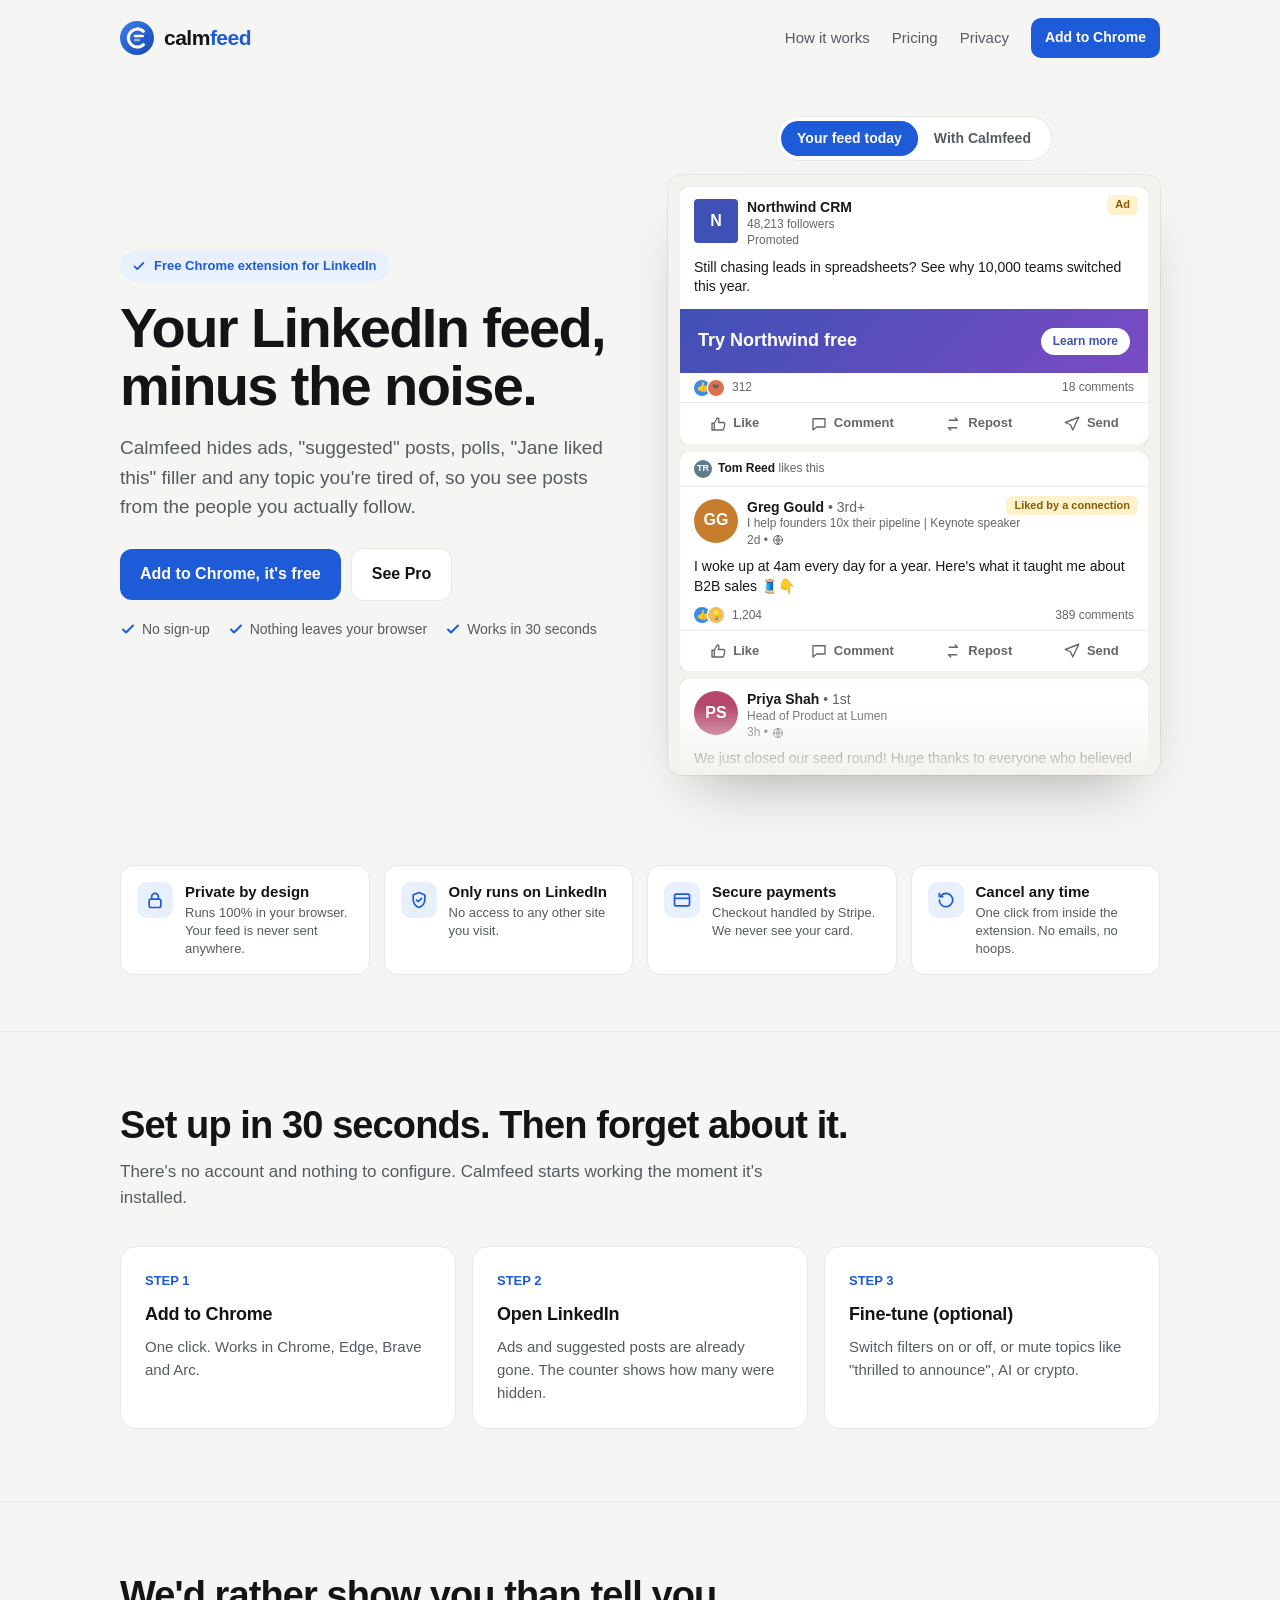
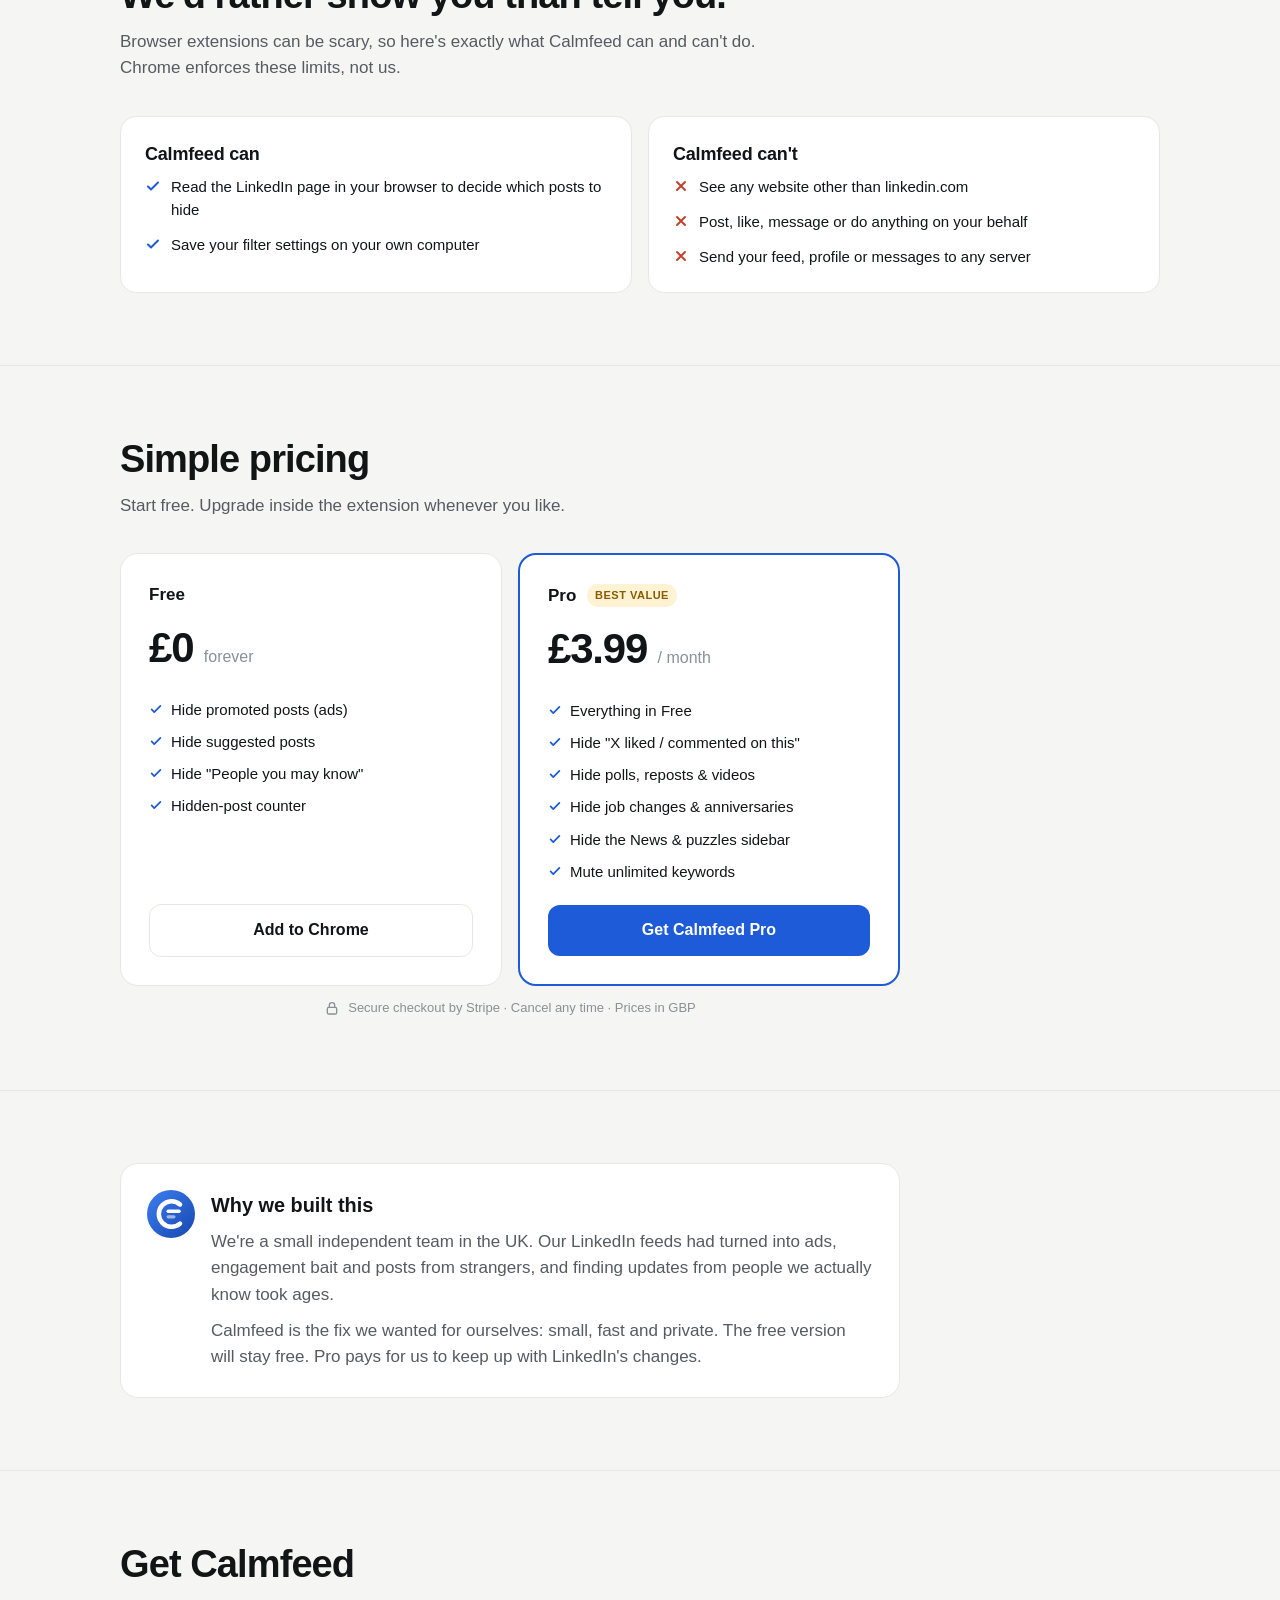
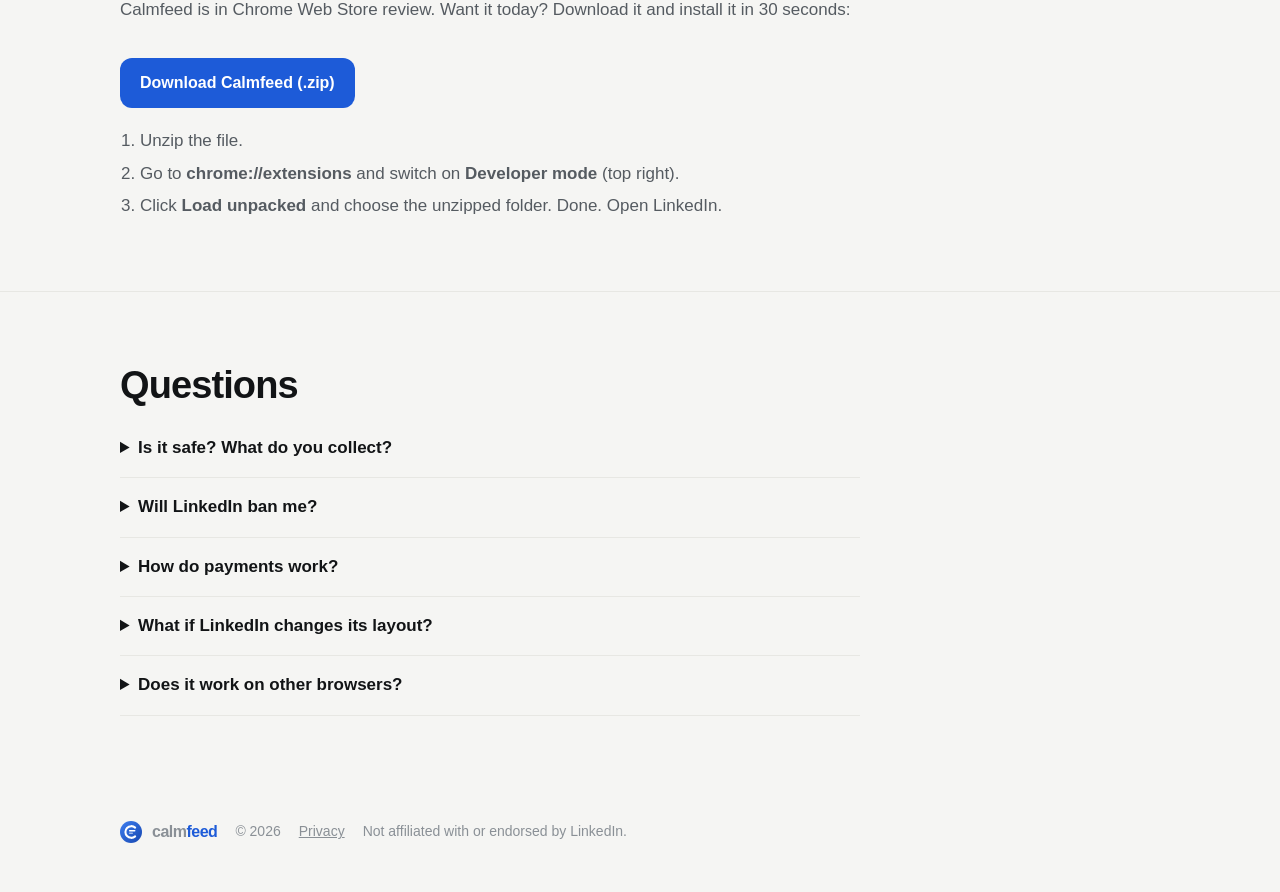
==== commit f064436d: "Calmfeed: blue palette and circular logo to sit naturally alongside LinkedIn Keeps Calmfeed's own na" ====
--- a/calmfeed/site/index.html
+++ b/calmfeed/site/index.html
@@ -11,12 +11,12 @@
 <link rel="icon" href="icon.svg" type="image/svg+xml">
 <style>
 :root{
-  --bg:#FAFAF8;--card:#fff;--line:#E7E7E3;--ink:#121416;--ink2:#555B61;--ink3:#8A9096;
-  --acc:#256B59;--acc2:#2F7A67;--acc-soft:#E6F1ED;--gold:#8A5A00;--gold-soft:#FFF3D3;
+  --bg:#F5F5F3;--card:#fff;--line:#E7E7E3;--ink:#121416;--ink2:#555B61;--ink3:#8A9096;
+  --acc:#1D5BD8;--acc2:#1D5BD8;--acc-soft:#E8F0FD;--gold:#8A5A00;--gold-soft:#FFF3D3;
 }
 @media(prefers-color-scheme:dark){:root{
   --bg:#0F1112;--card:#181B1D;--line:#2A2E31;--ink:#ECEEF0;--ink2:#A9AFB4;--ink3:#727980;
-  --acc:#5FBFA6;--acc2:#6CCBB2;--acc-soft:rgba(95,191,166,.12);--gold:#F2C14E;--gold-soft:rgba(242,193,78,.12)}}
+  --acc:#6EA4FF;--acc2:#8AB6FF;--acc-soft:rgba(110,164,255,.13);--gold:#F2C14E;--gold-soft:rgba(242,193,78,.12)}}
 *{box-sizing:border-box;margin:0;padding:0}
 body{font:17px/1.55 -apple-system,BlinkMacSystemFont,"Segoe UI",Roboto,"Helvetica Neue",sans-serif;background:var(--bg);color:var(--ink);-webkit-font-smoothing:antialiased}
 a{color:inherit}
@@ -32,7 +32,7 @@
 .navlinks a.t:hover{color:var(--ink)}
 .btn{display:inline-flex;align-items:center;justify-content:center;gap:8px;background:var(--acc);color:#fff;font-weight:600;text-decoration:none;padding:13px 20px;border-radius:12px;border:0;font-size:16px;cursor:pointer;white-space:nowrap}
 .btn:hover{filter:brightness(1.08)}
-@media(prefers-color-scheme:dark){.btn{color:#0B1D18}}
+@media(prefers-color-scheme:dark){.btn{color:#0A1A33}}
 .btn.ghost{background:var(--card);color:var(--ink);border:1px solid var(--line)}
 .btn.small{padding:9px 14px;font-size:14px;border-radius:10px}
 
@@ -51,10 +51,10 @@
 .seg{display:inline-flex;background:var(--card);border:1px solid var(--line);border-radius:999px;padding:4px;margin:0 auto 14px;position:relative;left:50%;transform:translateX(-50%)}
 .seg button{font:inherit;font-size:14px;font-weight:600;border:0;background:none;color:var(--ink2);padding:7px 16px;border-radius:999px;cursor:pointer}
 .seg button.on{background:var(--acc);color:#fff}
-@media(prefers-color-scheme:dark){.seg button.on{color:#0B1D18}}
+@media(prefers-color-scheme:dark){.seg button.on{color:#0A1A33}}
 .feed{background:#F4F2EE;border-radius:14px;padding:12px;height:600px;overflow:hidden;position:relative;box-shadow:0 30px 60px -30px rgba(0,0,0,.35),0 0 0 1px rgba(0,0,0,.06);font:14px/1.42 -apple-system,BlinkMacSystemFont,"Segoe UI",Roboto,sans-serif;color:#191919}
 .feed::after{content:"";position:absolute;left:0;right:0;bottom:0;height:70px;background:linear-gradient(rgba(244,242,238,0),#F4F2EE)}
-.hidpill{display:flex;align-items:center;justify-content:center;gap:6px;font-size:13px;font-weight:600;color:#1D5446;background:#DDEFE8;border-radius:8px;padding:0 10px;height:0;opacity:0;overflow:hidden;transition:all .35s ease;margin-bottom:0}
+.hidpill{display:flex;align-items:center;justify-content:center;gap:6px;font-size:13px;font-weight:600;color:#174AB3;background:#E3EDFD;border-radius:8px;padding:0 10px;height:0;opacity:0;overflow:hidden;transition:all .35s ease;margin-bottom:0}
 .after .hidpill{height:34px;opacity:1;margin-bottom:8px}
 .pw{display:grid;grid-template-rows:1fr;margin-bottom:8px;transition:grid-template-rows .45s ease,opacity .35s ease,margin .45s ease}
 .pw>div{overflow:hidden;min-height:0}
@@ -137,7 +137,7 @@
 
 <!-- reusable icons -->
 <svg width="0" height="0" style="position:absolute" aria-hidden="true">
-  <symbol id="logo" viewBox="0 0 128 128"><defs><linearGradient id="cfg" x1="0" y1="0" x2="1" y2="1"><stop offset="0" stop-color="#3B9A80"/><stop offset="1" stop-color="#1D5446"/></linearGradient></defs><rect width="128" height="128" rx="30" fill="url(#cfg)"/><path d="M88 38.5A34 34 0 1 0 88 89.5" fill="none" stroke="#fff" stroke-width="12" stroke-linecap="round"/><rect x="52" y="52" width="38" height="9" rx="4.5" fill="#fff"/><rect x="52" y="67" width="24" height="9" rx="4.5" fill="#fff" opacity=".55"/></symbol>
+  <symbol id="logo" viewBox="0 0 128 128"><defs><linearGradient id="cfg" x1="0" y1="0" x2="1" y2="1"><stop offset="0" stop-color="#3D7EF0"/><stop offset="1" stop-color="#1747B0"/></linearGradient></defs><circle cx="64" cy="64" r="64" fill="url(#cfg)"/><path d="M88 38.5A34 34 0 1 0 88 89.5" fill="none" stroke="#fff" stroke-width="12" stroke-linecap="round"/><rect x="52" y="52" width="38" height="9" rx="4.5" fill="#fff"/><rect x="52" y="67" width="24" height="9" rx="4.5" fill="#fff" opacity=".55"/></symbol>
   <symbol id="check" viewBox="0 0 16 16"><path d="M3 8.5l3 3 7-7" fill="none" stroke="currentColor" stroke-width="2" stroke-linecap="round" stroke-linejoin="round"/></symbol>
   <symbol id="x" viewBox="0 0 16 16"><path d="M4 4l8 8M12 4l-8 8" fill="none" stroke="currentColor" stroke-width="2" stroke-linecap="round"/></symbol>
   <symbol id="lock" viewBox="0 0 24 24"><rect x="5" y="11" width="14" height="10" rx="2" fill="none" stroke="currentColor" stroke-width="2"/><path d="M8 11V8a4 4 0 0 1 8 0v3" fill="none" stroke="currentColor" stroke-width="2"/></symbol>
